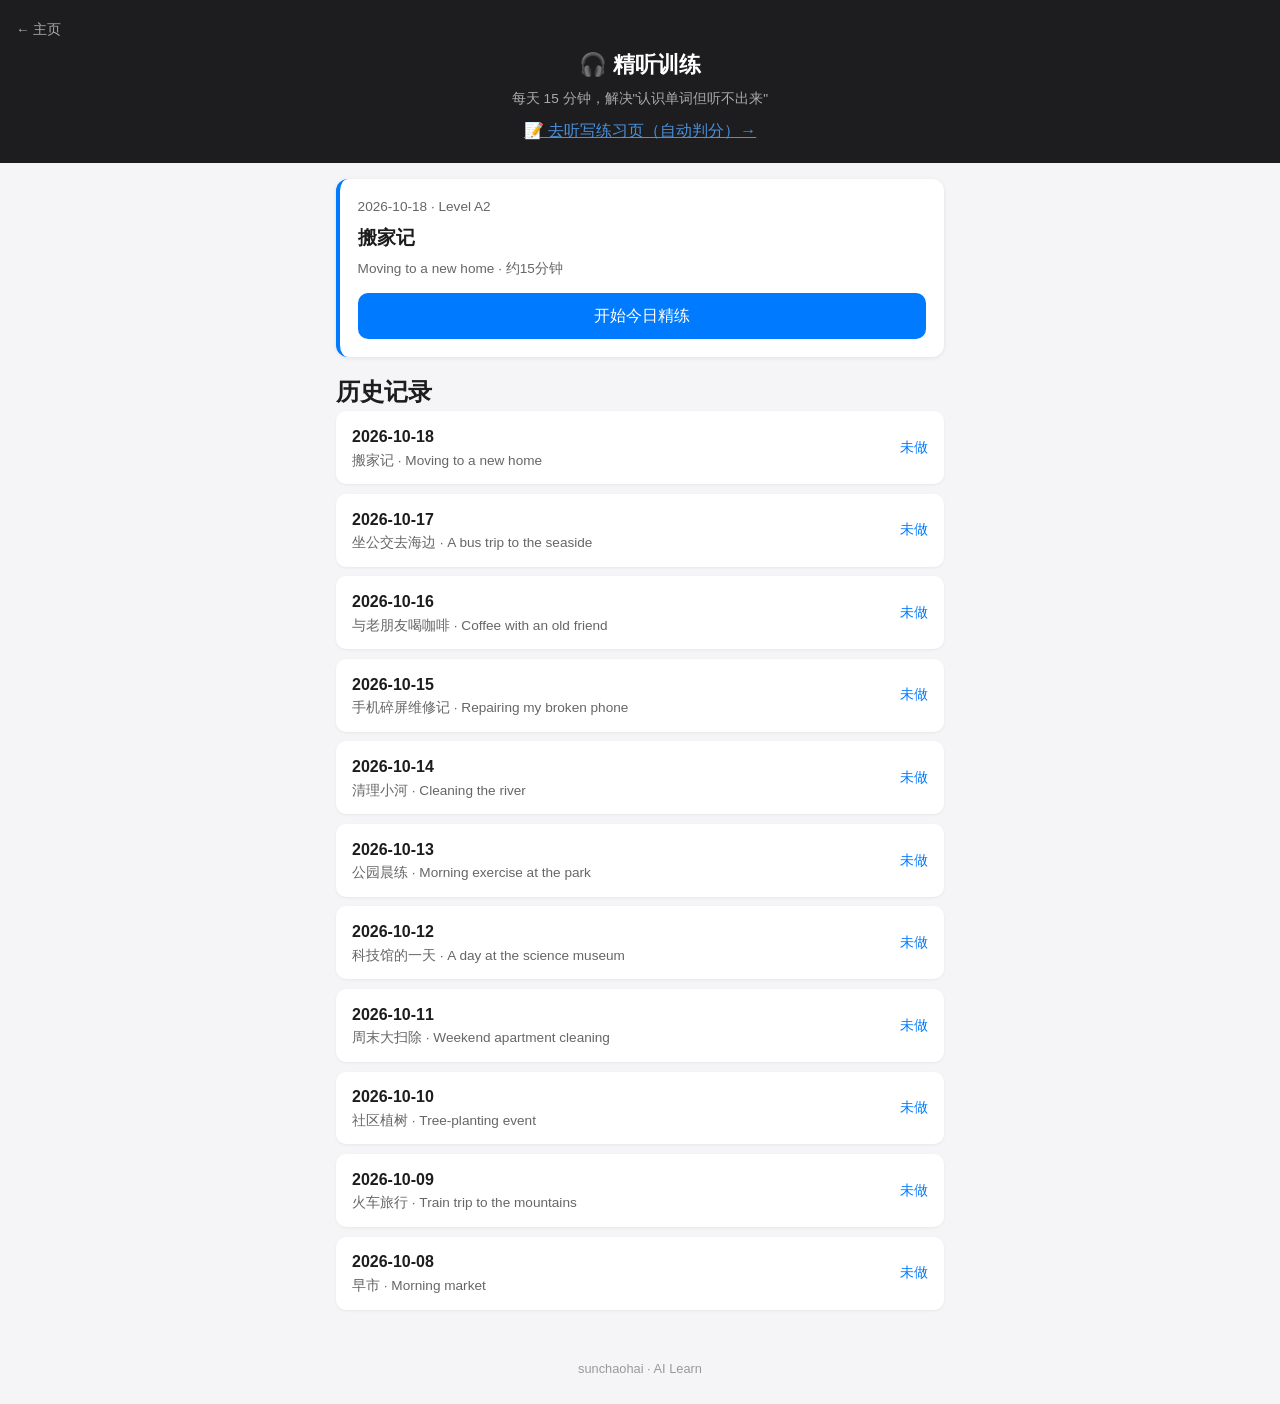
==== listening/index.html @ 0da78570 "重构听写练习页：三模块流程+逐句听写+计时+统计页+日期参数" ====
<!DOCTYPE html>
<html lang="zh-CN">
<head>
<meta charset="UTF-8">
<meta name="viewport" content="width=device-width, initial-scale=1.0, maximum-scale=1.0, user-scalable=no">
<title>精听训练 · AI Learn</title>
<link rel="stylesheet" href="style.css">
</head>
<body>
<header>
  <a href="../" class="back">← 主页</a>
  <h1>🎧 精听训练</h1>
  <p class="subtitle">每天 15 分钟，解决"认识单词但听不出来"</p>
  <p style="margin-top:8px"><a id="practiceLink" href="practice.html" style="color:#4a90d9">📝 去听写练习页（自动判分）→</a></p>
</header>

<main id="app">
  <!-- 首页：今日 + 历史 -->
  <section id="view-home" class="view">
    <div id="today-card" class="card today"></div>
    <h2>历史记录</h2>
    <div id="history-list"></div>
  </section>

  <!-- 训练页 -->
  <section id="view-drill" class="view hidden">
    <button id="btn-back-home" class="btn-secondary">← 返回</button>
    <div id="drill-header" class="card"></div>

    <!-- Step 1: 盲听 -->
    <div class="card step" id="step1">
      <h2>步骤 1 · 盲听 <span class="step-status" data-step="1"></span></h2>
      <p class="hint">先听 2 遍，不要看下面的文本。</p>
      <audio id="audio1" controls preload="auto"></audio>
      <div class="speed-row">
        <label>语速：</label>
        <button data-speed="0.85">0.85×</button>
        <button data-speed="1" class="active">1×</button>
      </div>
      <button class="btn-primary" id="btn-step1-done">我已听完 2 遍 →</button>
    </div>

    <!-- Step 2: 听写 -->
    <div class="card step locked" id="step2">
      <h2>步骤 2 · 听写 <span class="step-status" data-step="2"></span></h2>
      <p class="hint">再听 2 遍，把 3 个关键句写下来。</p>
      <audio id="audio2" controls preload="auto"></audio>
      <div id="dictation-fields"></div>
      <button class="btn-primary" id="btn-check">对答案</button>
      <div id="check-result" class="hidden"></div>
    </div>

    <!-- Step 3: 跟读 -->
    <div class="card step locked" id="step3">
      <h2>步骤 3 · 跟读 <span class="step-status" data-step="3"></span></h2>
      <p class="hint">看着文本跟读 2 遍，注意连读和重音。可以降速到 0.85×。</p>
      <audio id="audio3" controls preload="auto"></audio>
      <div class="speed-row">
        <label>语速：</label>
        <button data-speed="0.85">0.85×</button>
        <button data-speed="1" class="active">1×</button>
      </div>
      <div id="transcript" class="transcript"></div>
      <div id="vocab" class="vocab"></div>
      <button class="btn-primary" id="btn-finish">完成今日训练 ✓</button>
    </div>
  </section>
</main>

<footer>
  <p>sunchaohai · AI Learn</p>
</footer>

<script src="app.js"></script>
</body>
</html>
---- listening/style.css ----
* { box-sizing: border-box; margin: 0; padding: 0; }
body { font-family: -apple-system, "PingFang SC", "Microsoft YaHei", sans-serif; background: #f5f5f7; color: #1d1d1f; line-height: 1.6; }
header { background: #1d1d1f; color: #fff; padding: 1.2rem 1rem; text-align: center; }
header .back { color: #aaa; text-decoration: none; font-size: .85rem; display: block; text-align: left; margin-bottom: .4rem; }
header h1 { font-size: 1.4rem; }
header .subtitle { color: #aaa; font-size: .85rem; margin-top: .3rem; }
main { max-width: 640px; margin: 0 auto; padding: 1rem; }
.card { background: #fff; border-radius: 12px; padding: 1.1rem; margin-bottom: 1rem; box-shadow: 0 1px 4px rgba(0,0,0,.08); }
.card h2 { font-size: 1.05rem; margin-bottom: .5rem; }
.hint { color: #666; font-size: .9rem; margin-bottom: .7rem; }
.hidden { display: none !important; }
.today { border-left: 4px solid #007aff; }
.today .date { color: #666; font-size: .85rem; }
.today .topic { font-size: 1.2rem; font-weight: bold; margin: .3rem 0; }
.today .meta { color: #666; font-size: .85rem; margin-bottom: .8rem; }
#history-list .hist-item { display: flex; justify-content: space-between; align-items: center; background: #fff; border-radius: 10px; padding: .8rem 1rem; margin-bottom: .6rem; box-shadow: 0 1px 3px rgba(0,0,0,.06); cursor: pointer; }
#history-list .hist-item .d { font-weight: bold; }
#history-list .hist-item .t { color: #666; font-size: .85rem; }
#history-list .hist-item .score { font-size: .85rem; color: #007aff; }
#history-list .hist-item .score.done { color: #34c759; }
.step.locked { opacity: .45; pointer-events: none; }
.step-status.done { color: #34c759; font-size: .85rem; }
audio { width: 100%; margin: .5rem 0; }
.speed-row { margin: .5rem 0; }
.speed-row button { border: 1px solid #ccc; background: #fff; border-radius: 6px; padding: .3rem .8rem; margin-right: .4rem; font-size: .85rem; }
.speed-row button.active { background: #007aff; color: #fff; border-color: #007aff; }
.btn-primary { display: block; width: 100%; background: #007aff; color: #fff; border: none; border-radius: 10px; padding: .8rem; font-size: 1rem; margin-top: .8rem; cursor: pointer; }
.btn-primary:disabled { background: #ccc; }
.btn-secondary { background: none; border: none; color: #007aff; font-size: .95rem; margin-bottom: .8rem; cursor: pointer; }
.dict-field { margin-bottom: .8rem; }
.dict-field label { font-size: .85rem; color: #666; display: block; margin-bottom: .3rem; }
.dict-field textarea { width: 100%; min-height: 3.2rem; border: 1px solid #ddd; border-radius: 8px; padding: .6rem; font-size: .95rem; resize: vertical; }
#check-result .correction { margin-bottom: .9rem; padding: .7rem; background: #f9f9fb; border-radius: 8px; }
#check-result .correction .you { color: #c00; }
#check-result .correction .std { color: #0a7d2c; font-weight: bold; }
#check-result .score-line { font-size: 1.1rem; font-weight: bold; margin: .8rem 0; text-align: center; }
.transcript { background: #f9f9fb; border-radius: 8px; padding: .9rem; font-size: .95rem; margin: .7rem 0; }
.vocab .v-item { margin-bottom: .6rem; font-size: .9rem; }
.vocab .v-item .w { font-weight: bold; }
.vocab .v-item .p { color: #666; }
footer { text-align: center; color: #999; font-size: .8rem; padding: 1.5rem 0; }
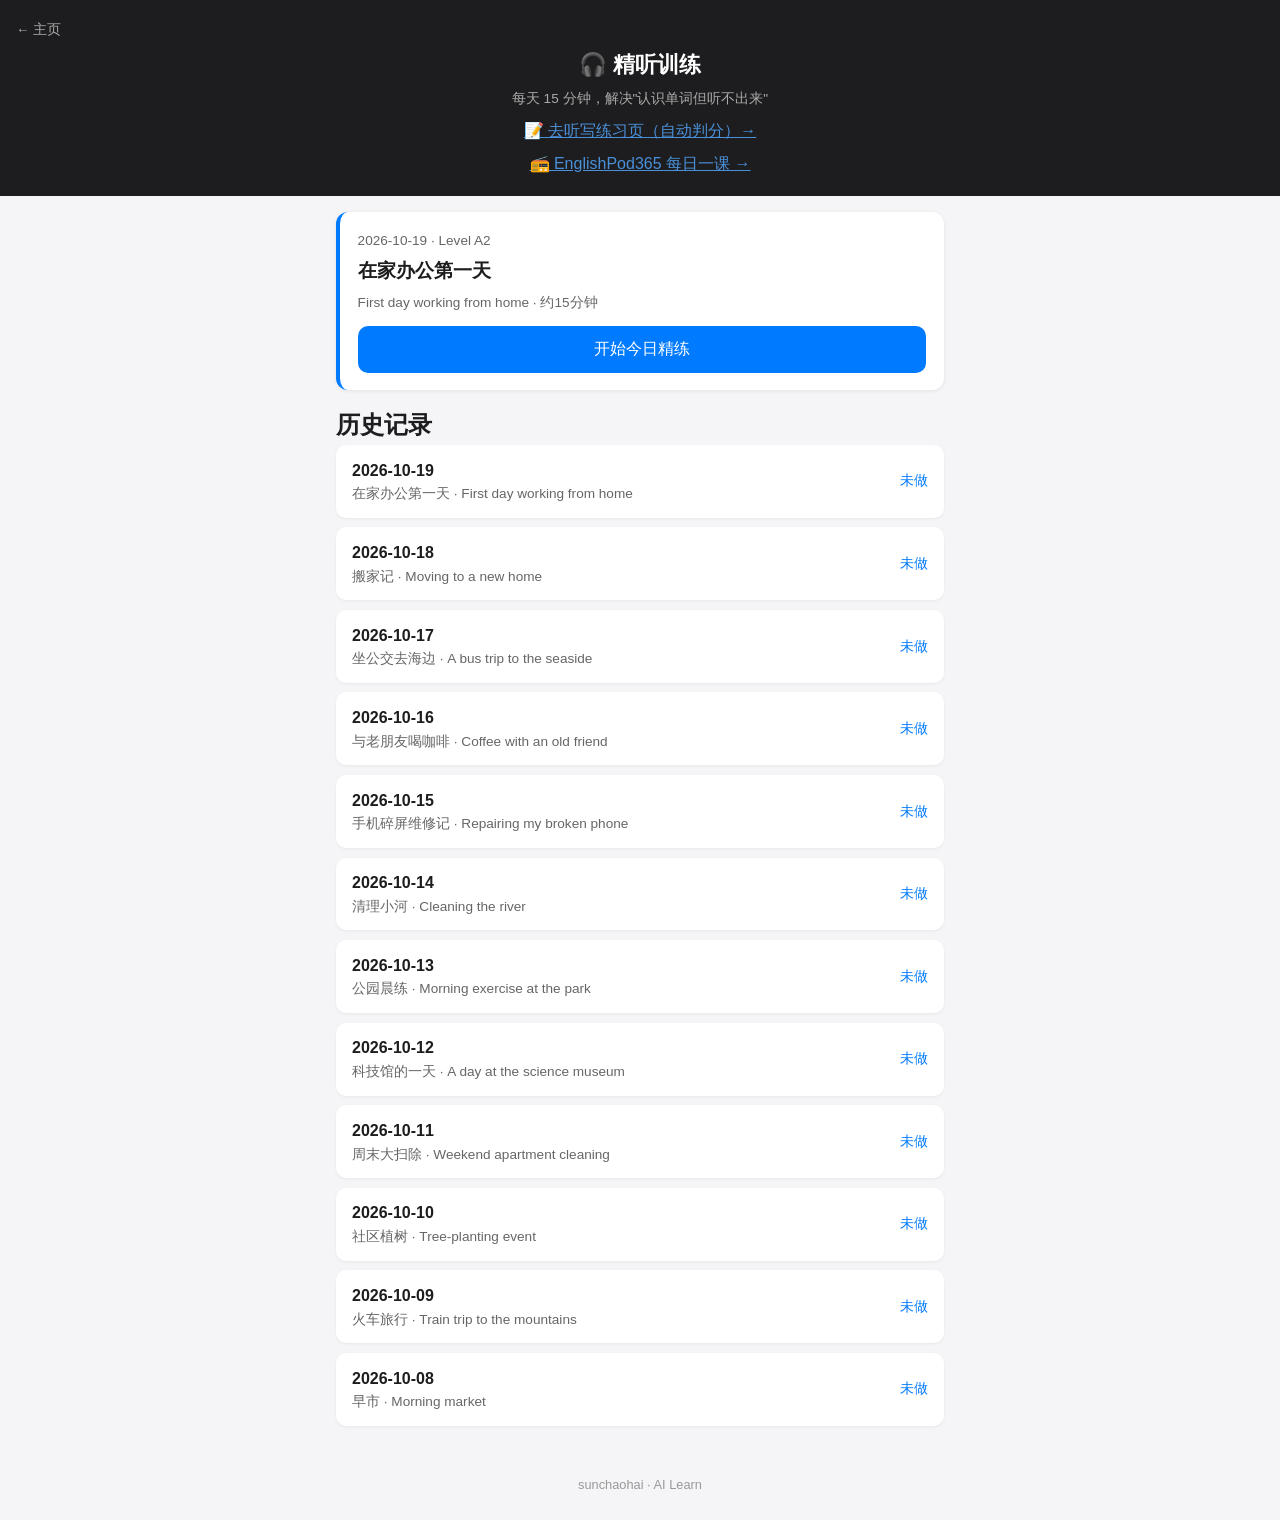
==== commit 5c44ddc6: "听力首页加 EnglishPod365 入口" ====
--- a/listening/index.html
+++ b/listening/index.html
@@ -12,6 +12,7 @@
   <h1>🎧 精听训练</h1>
   <p class="subtitle">每天 15 分钟，解决"认识单词但听不出来"</p>
   <p style="margin-top:8px"><a id="practiceLink" href="practice.html" style="color:#4a90d9">📝 去听写练习页（自动判分）→</a></p>
+  <p style="margin-top:8px"><a href="englishpod.html" style="color:#4a90d9">📻 EnglishPod365 每日一课 →</a></p>
 </header>
 
 <main id="app">
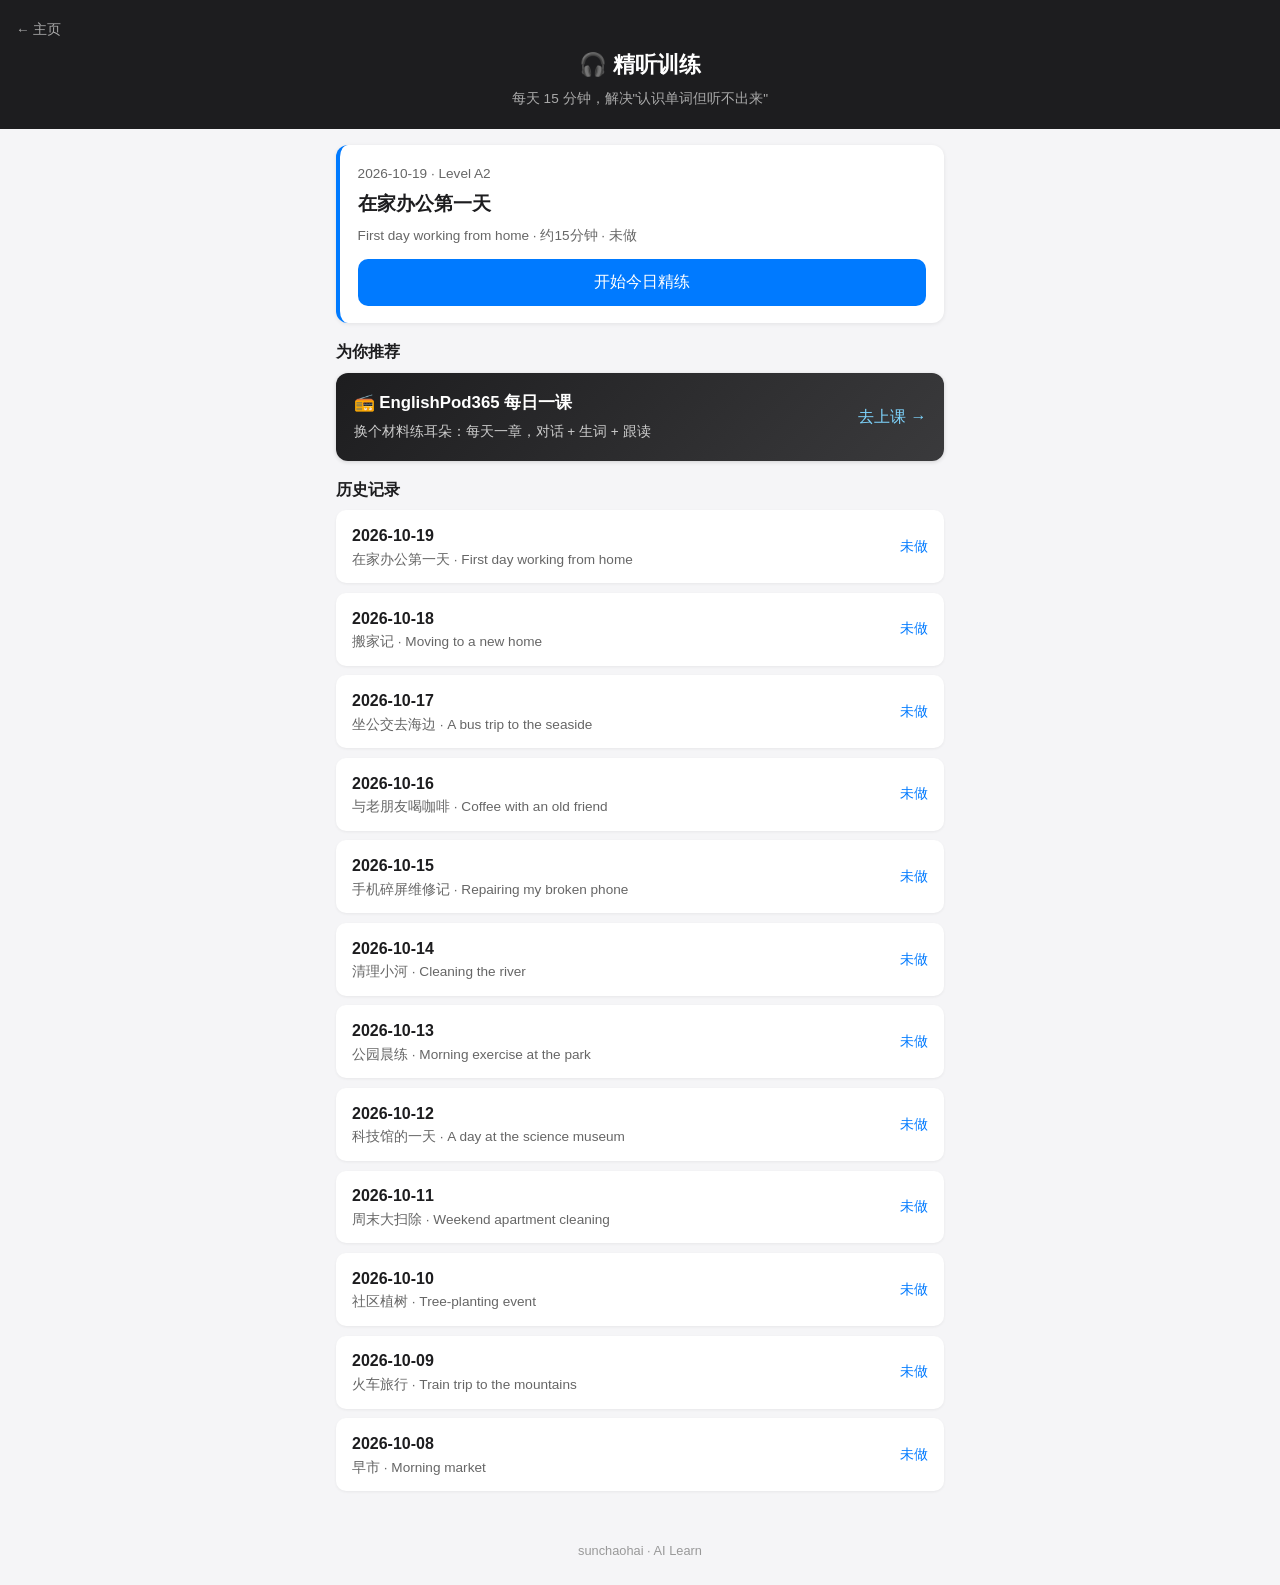
==== commit b009241c: "首页重新设计(今日大卡片+为你推荐+EnglishPod醒目入口+旧训练流程彻底删除); practice.html加返回按钮/EnglishPod入口/重新录制按钮/录音降噪约束" ====
--- a/listening/index.html
+++ b/listening/index.html
@@ -11,60 +11,23 @@
   <a href="../" class="back">← 主页</a>
   <h1>🎧 精听训练</h1>
   <p class="subtitle">每天 15 分钟，解决"认识单词但听不出来"</p>
-  <p style="margin-top:8px"><a id="practiceLink" href="practice.html" style="color:#4a90d9">📝 去听写练习页（自动判分）→</a></p>
-  <p style="margin-top:8px"><a href="englishpod.html" style="color:#4a90d9">📻 EnglishPod365 每日一课 →</a></p>
 </header>
 
 <main id="app">
-  <!-- 首页：今日 + 历史 -->
   <section id="view-home" class="view">
+    <!-- 今日大卡片 -->
     <div id="today-card" class="card today"></div>
-    <h2>历史记录</h2>
+
+    <!-- 为你推荐 -->
+    <h2 style="margin:14px 0 8px;font-size:1rem">为你推荐</h2>
+    <div id="rec-list"></div>
+    <a href="englishpod.html" style="display:flex;justify-content:space-between;align-items:center;text-decoration:none;background:linear-gradient(135deg,#1d1d1f,#3a3a3c);color:#fff;border-radius:12px;padding:1.1rem;margin-bottom:1rem;box-shadow:0 1px 4px rgba(0,0,0,.15)">
+      <div><div style="font-size:1.05rem;font-weight:bold">📻 EnglishPod365 每日一课</div><div style="font-size:.85rem;color:#ccc;margin-top:4px">换个材料练耳朵：每天一章，对话 + 生词 + 跟读</div></div>
+      <div style="font-size:1rem;color:#7dd3fc;white-space:nowrap">去上课 →</div>
+    </a>
+
+    <h2 style="margin:14px 0 8px;font-size:1rem">历史记录</h2>
     <div id="history-list"></div>
-  </section>
-
-  <!-- 训练页 -->
-  <section id="view-drill" class="view hidden">
-    <button id="btn-back-home" class="btn-secondary">← 返回</button>
-    <div id="drill-header" class="card"></div>
-
-    <!-- Step 1: 盲听 -->
-    <div class="card step" id="step1">
-      <h2>步骤 1 · 盲听 <span class="step-status" data-step="1"></span></h2>
-      <p class="hint">先听 2 遍，不要看下面的文本。</p>
-      <audio id="audio1" controls preload="auto"></audio>
-      <div class="speed-row">
-        <label>语速：</label>
-        <button data-speed="0.85">0.85×</button>
-        <button data-speed="1" class="active">1×</button>
-      </div>
-      <button class="btn-primary" id="btn-step1-done">我已听完 2 遍 →</button>
-    </div>
-
-    <!-- Step 2: 听写 -->
-    <div class="card step locked" id="step2">
-      <h2>步骤 2 · 听写 <span class="step-status" data-step="2"></span></h2>
-      <p class="hint">再听 2 遍，把 3 个关键句写下来。</p>
-      <audio id="audio2" controls preload="auto"></audio>
-      <div id="dictation-fields"></div>
-      <button class="btn-primary" id="btn-check">对答案</button>
-      <div id="check-result" class="hidden"></div>
-    </div>
-
-    <!-- Step 3: 跟读 -->
-    <div class="card step locked" id="step3">
-      <h2>步骤 3 · 跟读 <span class="step-status" data-step="3"></span></h2>
-      <p class="hint">看着文本跟读 2 遍，注意连读和重音。可以降速到 0.85×。</p>
-      <audio id="audio3" controls preload="auto"></audio>
-      <div class="speed-row">
-        <label>语速：</label>
-        <button data-speed="0.85">0.85×</button>
-        <button data-speed="1" class="active">1×</button>
-      </div>
-      <div id="transcript" class="transcript"></div>
-      <div id="vocab" class="vocab"></div>
-      <button class="btn-primary" id="btn-finish">完成今日训练 ✓</button>
-    </div>
   </section>
 </main>
 
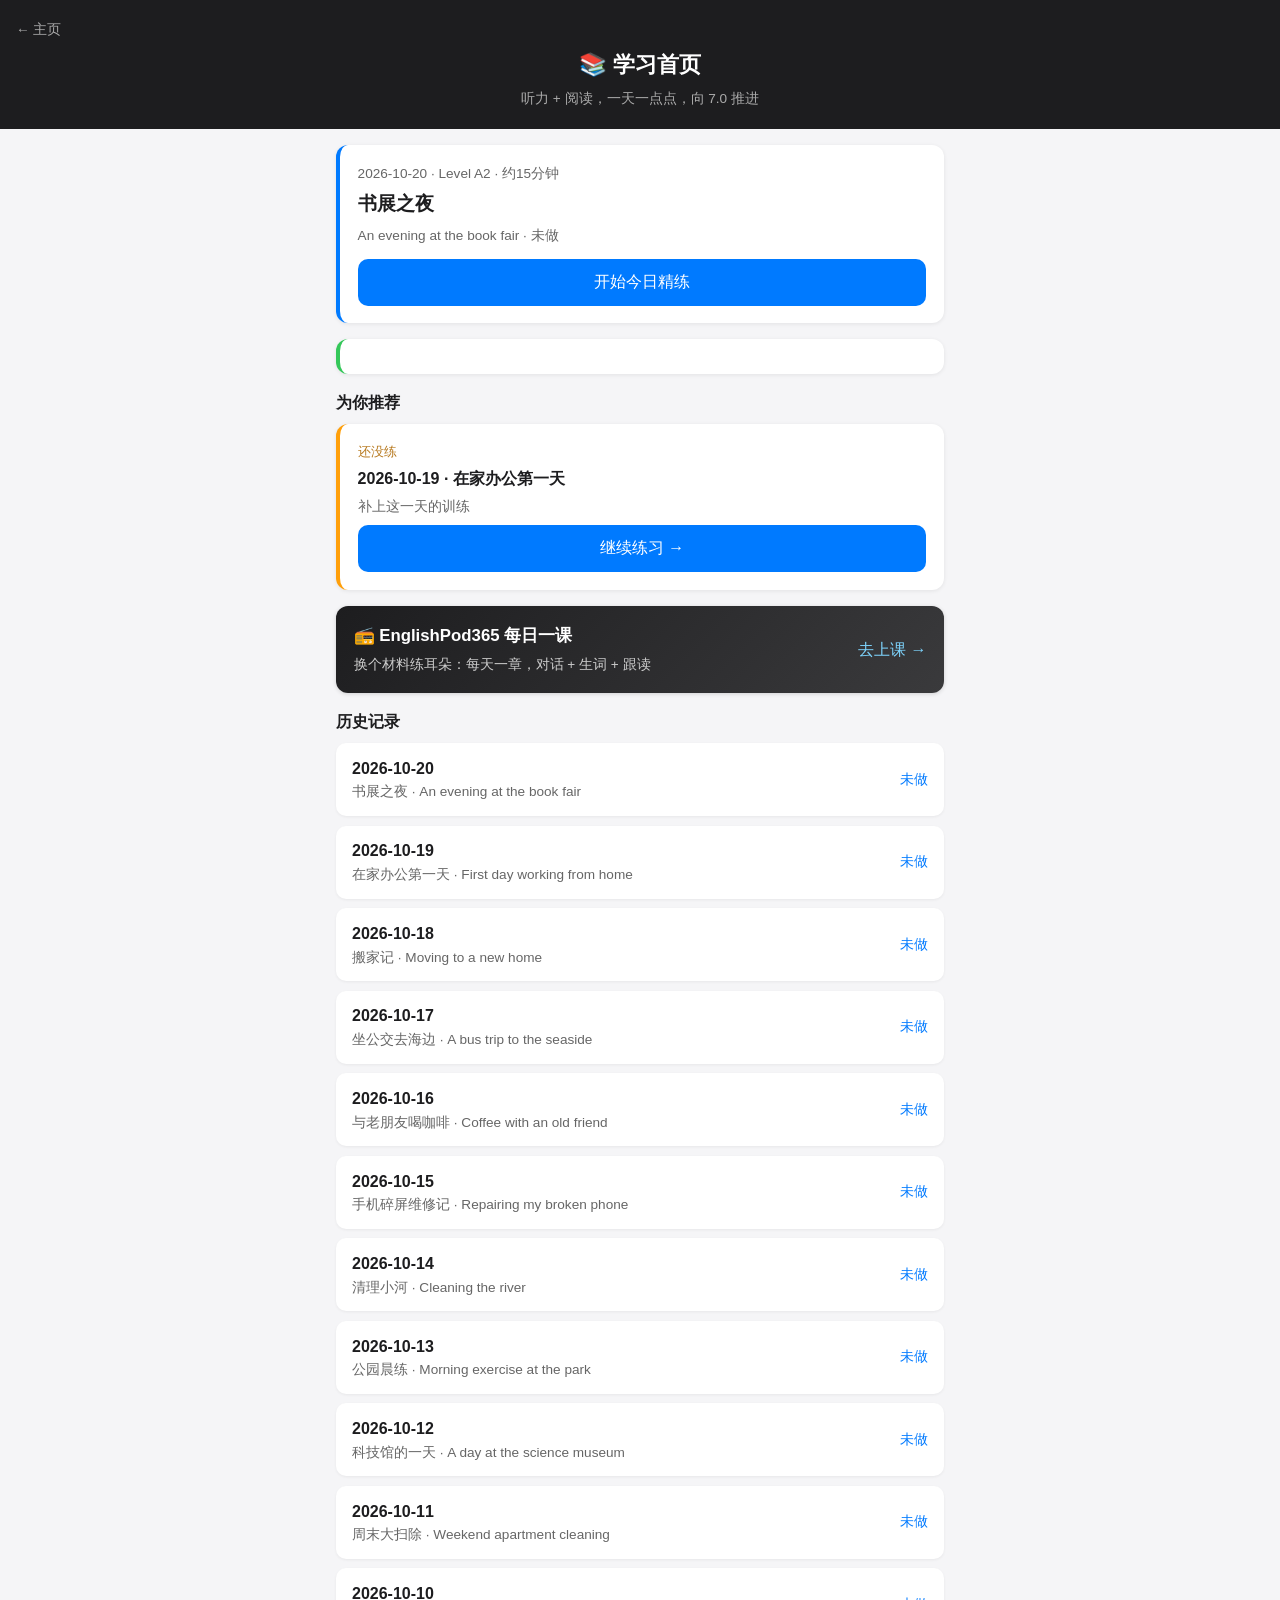
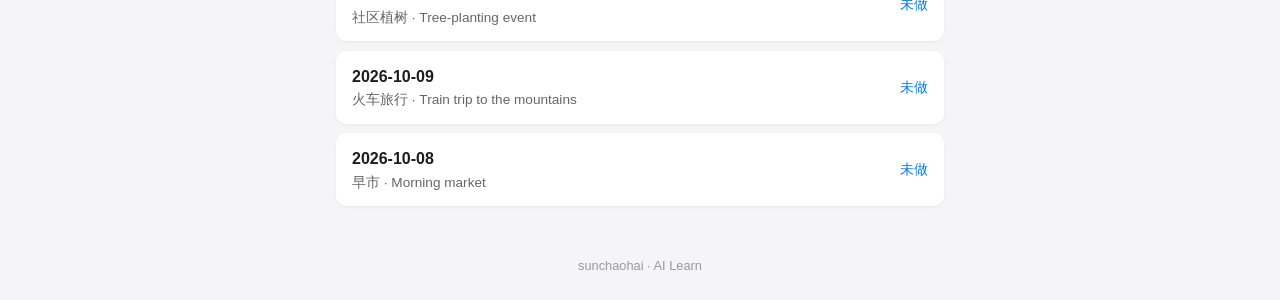
==== commit 0ca9336d: "阅读训练模块上线：reading 页 + 学习首页重构" ====
--- a/listening/index.html
+++ b/listening/index.html
@@ -3,20 +3,21 @@
 <head>
 <meta charset="UTF-8">
 <meta name="viewport" content="width=device-width, initial-scale=1.0, maximum-scale=1.0, user-scalable=no">
-<title>精听训练 · AI Learn</title>
+<title>学习首页 · AI Learn</title>
 <link rel="stylesheet" href="style.css">
 </head>
 <body>
 <header>
   <a href="../" class="back">← 主页</a>
-  <h1>🎧 精听训练</h1>
-  <p class="subtitle">每天 15 分钟，解决"认识单词但听不出来"</p>
+  <h1>📚 学习首页</h1>
+  <p class="subtitle">听力 + 阅读，一天一点点，向 7.0 推进</p>
 </header>
 
 <main id="app">
   <section id="view-home" class="view">
-    <!-- 今日大卡片 -->
+    <!-- 今日大卡片：两个训练模块平级 -->
     <div id="today-card" class="card today"></div>
+    <div id="reading-card" class="card" style="border-left:4px solid #34c759"></div>
 
     <!-- 为你推荐 -->
     <h2 style="margin:14px 0 8px;font-size:1rem">为你推荐</h2>
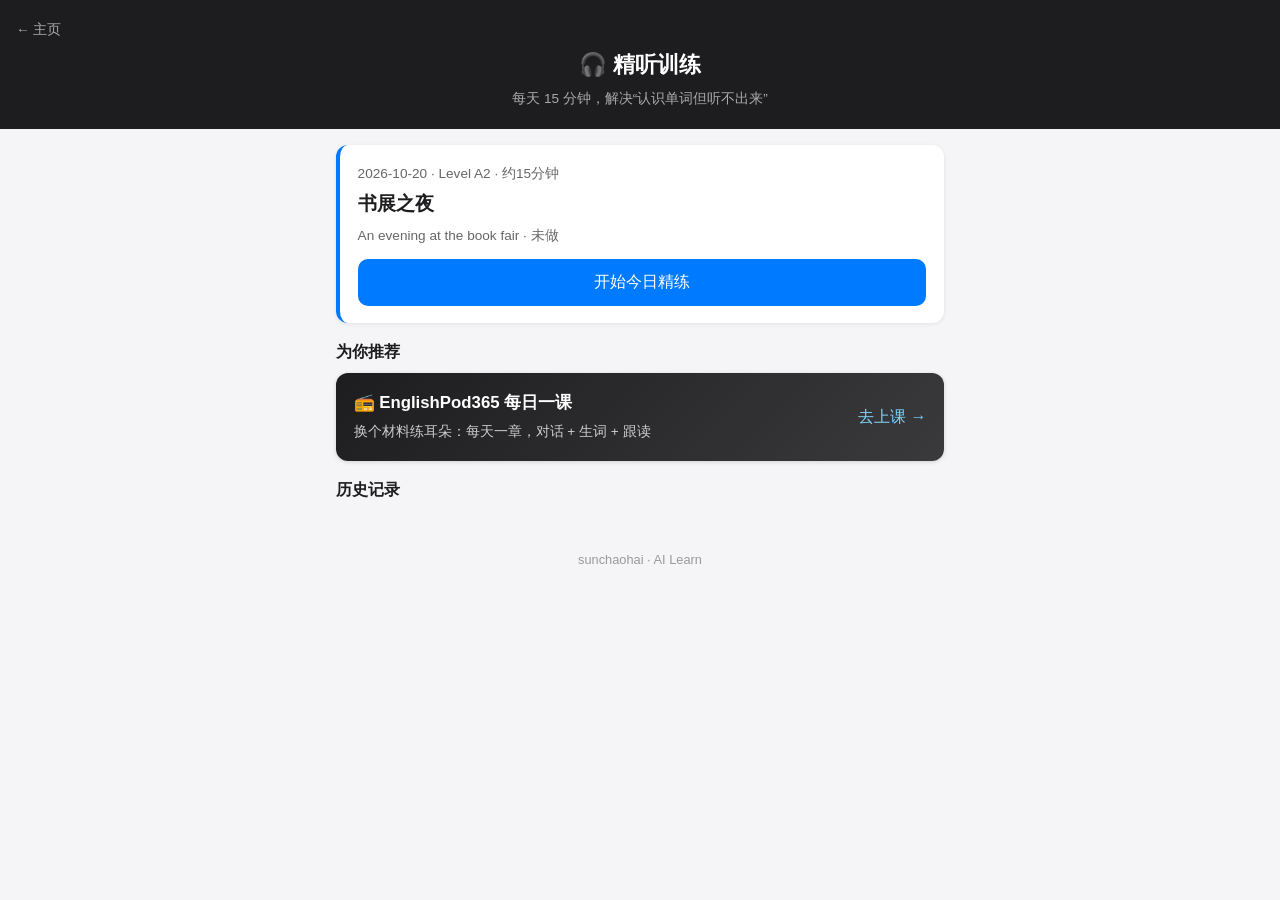
==== commit f776d197: "结构理顺：阅读与精听平级（根首页加入口，listening 恢复纯精听）" ====
--- a/listening/index.html
+++ b/listening/index.html
@@ -3,21 +3,20 @@
 <head>
 <meta charset="UTF-8">
 <meta name="viewport" content="width=device-width, initial-scale=1.0, maximum-scale=1.0, user-scalable=no">
-<title>学习首页 · AI Learn</title>
+<title>精听训练 · AI Learn</title>
 <link rel="stylesheet" href="style.css">
 </head>
 <body>
 <header>
   <a href="../" class="back">← 主页</a>
-  <h1>📚 学习首页</h1>
-  <p class="subtitle">听力 + 阅读，一天一点点，向 7.0 推进</p>
+  <h1>🎧 精听训练</h1>
+  <p class="subtitle">每天 15 分钟，解决“认识单词但听不出来”</p>
 </header>
 
 <main id="app">
   <section id="view-home" class="view">
-    <!-- 今日大卡片：两个训练模块平级 -->
+    <!-- 今日大卡片：精听入口 -->
     <div id="today-card" class="card today"></div>
-    <div id="reading-card" class="card" style="border-left:4px solid #34c759"></div>
 
     <!-- 为你推荐 -->
     <h2 style="margin:14px 0 8px;font-size:1rem">为你推荐</h2>
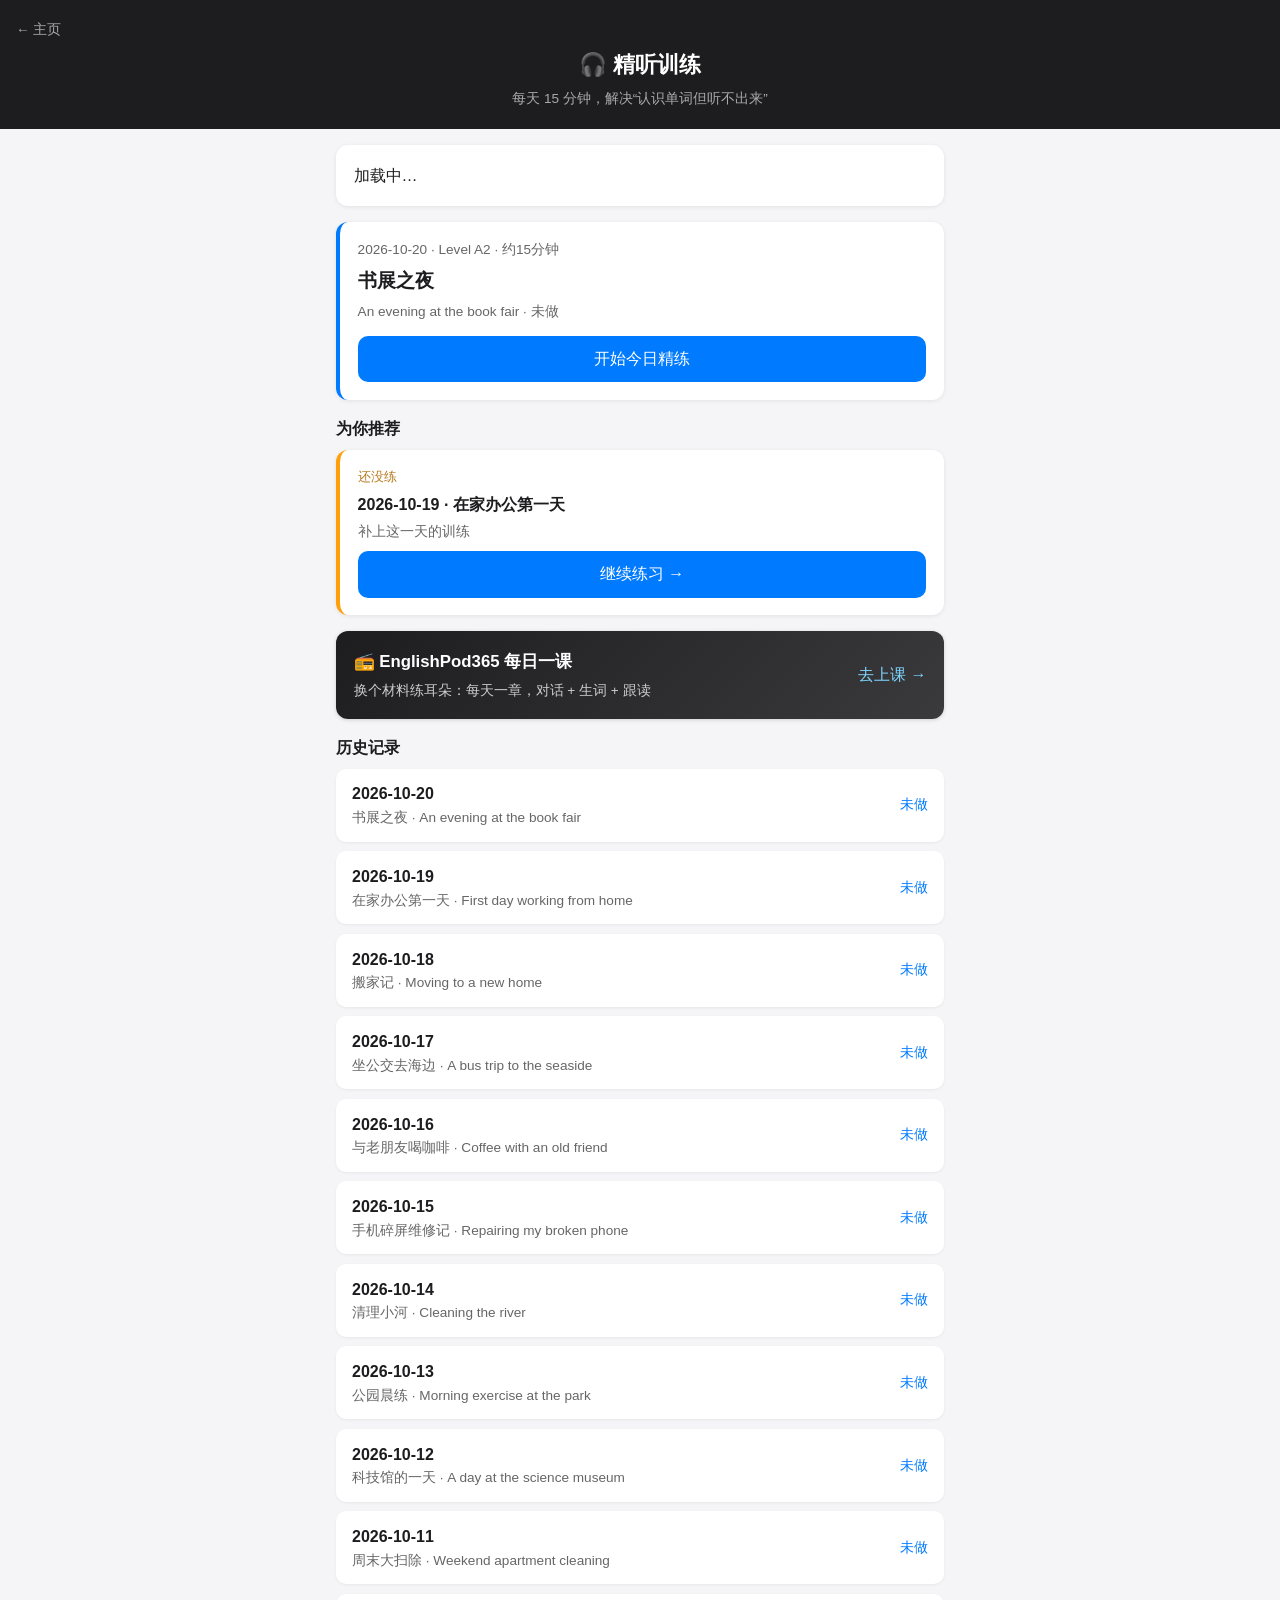
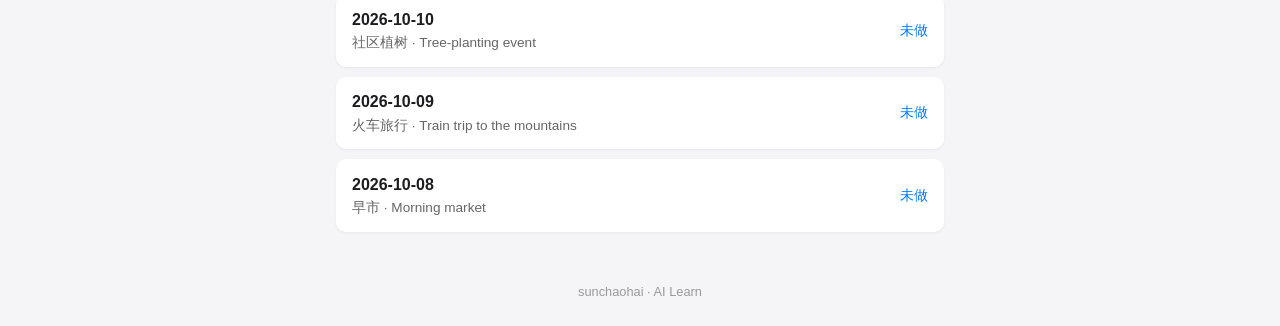
==== commit 5459e678: "听力：IELTS 7.0 进度条（首页+统计页）+ 每日详情 + 薄弱点分析" ====
--- a/listening/index.html
+++ b/listening/index.html
@@ -5,6 +5,19 @@
 <meta name="viewport" content="width=device-width, initial-scale=1.0, maximum-scale=1.0, user-scalable=no">
 <title>精听训练 · AI Learn</title>
 <link rel="stylesheet" href="style.css">
+<style>
+.ielts-track{position:relative;height:12px;background:#e9e9ee;border-radius:6px;margin:30px 2px 4px}
+.ielts-fill{position:absolute;left:0;top:0;bottom:0;border-radius:6px;background:linear-gradient(90deg,#4a90d9,#30d158)}
+.ielts-mark{position:absolute;top:50%;width:6px;height:6px;border-radius:50%;background:#fff;border:1.5px solid #bbb;transform:translate(-50%,-50%);z-index:1}
+.ielts-dot{position:absolute;top:50%;width:18px;height:18px;border-radius:50%;background:#fff;border:3px solid #4a90d9;transform:translate(-50%,-50%);box-shadow:0 1px 4px rgba(0,0,0,.25);z-index:2}
+.ielts-bubble{position:absolute;bottom:18px;left:50%;transform:translateX(-50%);background:#1d1d1f;color:#fff;font-size:12px;padding:3px 8px;border-radius:8px;white-space:nowrap}
+.ielts-ticks{position:relative;height:18px;margin:2px 2px 0}
+.ielts-tick{position:absolute;transform:translateX(-50%);font-size:11px;color:#888;white-space:nowrap}
+.ielts-tick.first{transform:none}
+.ielts-tick.last{transform:translateX(-100%)}
+.ielts-note{font-size:13px;color:#555;margin-top:6px;line-height:1.6}
+.ielts-sub{color:#999;font-size:12px}
+</style>
 </head>
 <body>
 <header>
@@ -15,6 +28,9 @@
 
 <main id="app">
   <section id="view-home" class="view">
+    <!-- IELTS 7.0 进度条 -->
+    <div id="ielts-bar" class="card"><div class="meta">加载中…</div></div>
+
     <!-- 今日大卡片：精听入口 -->
     <div id="today-card" class="card today"></div>
 
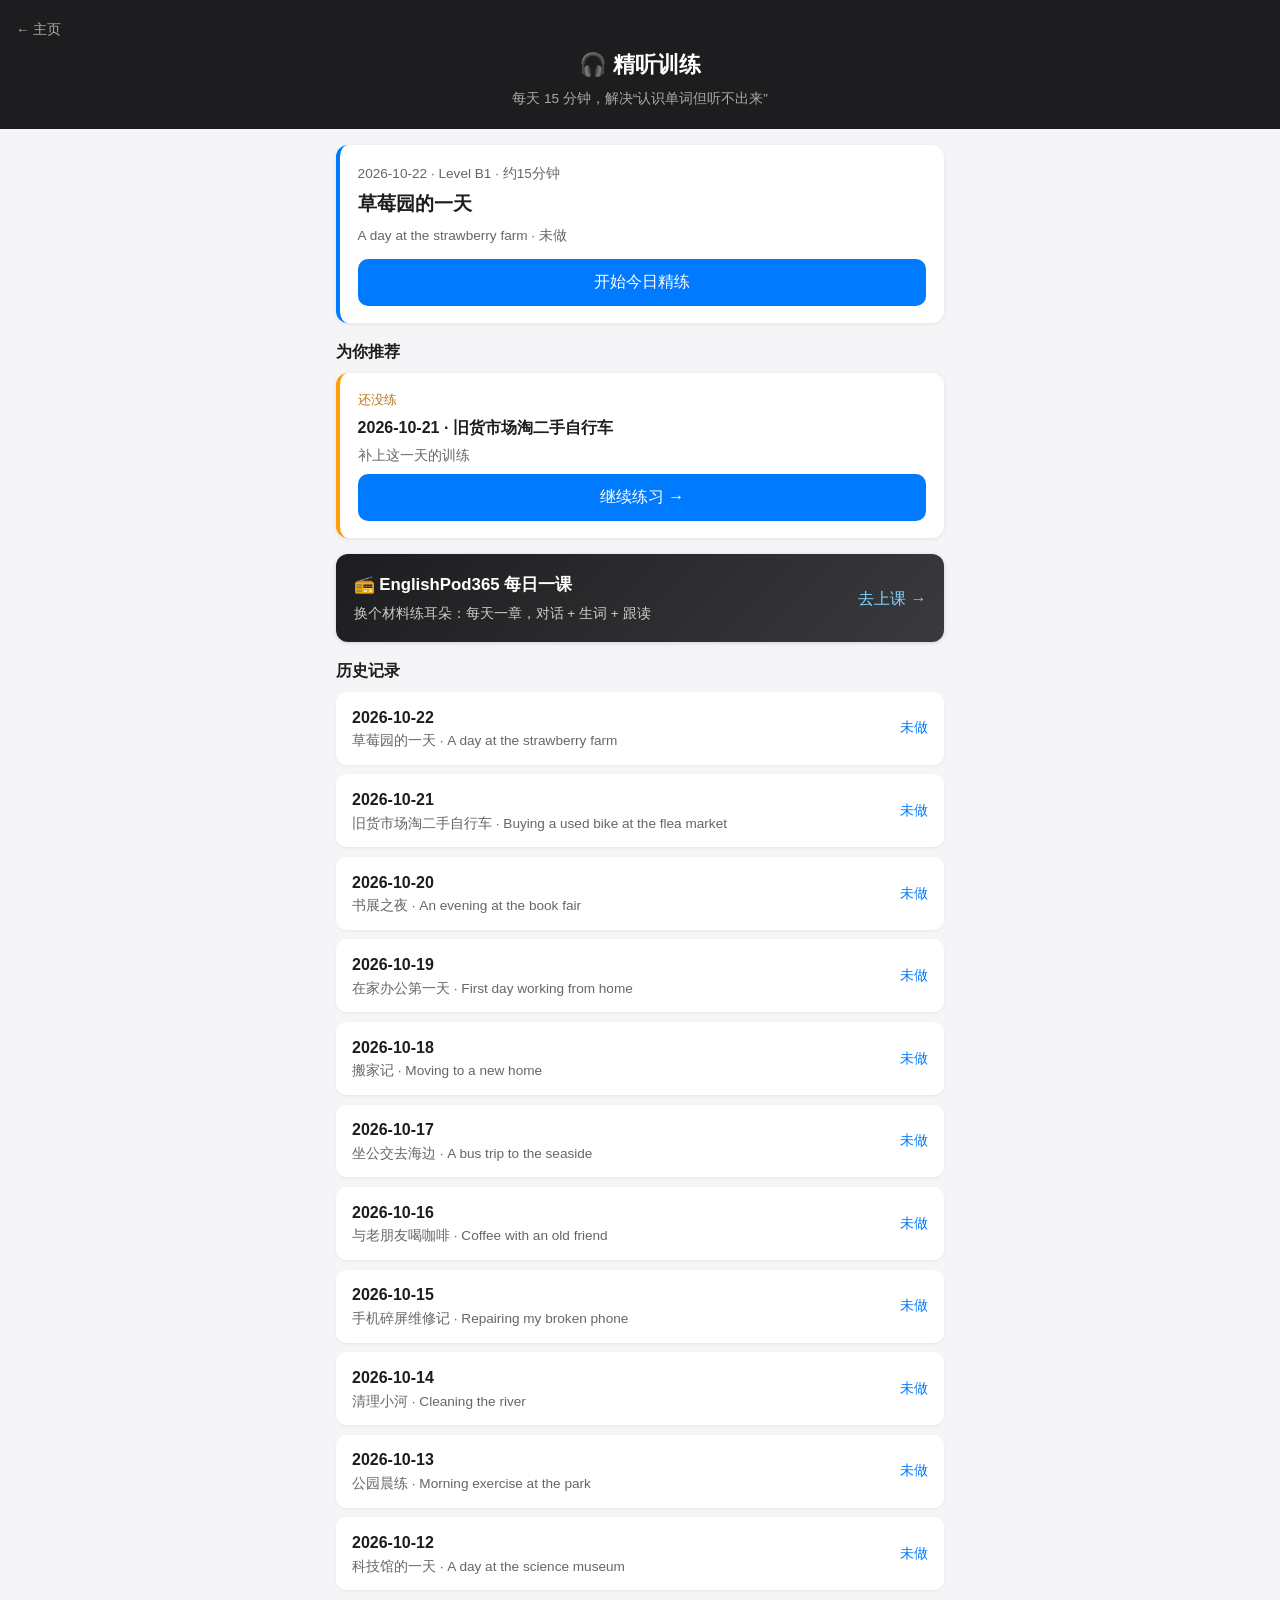
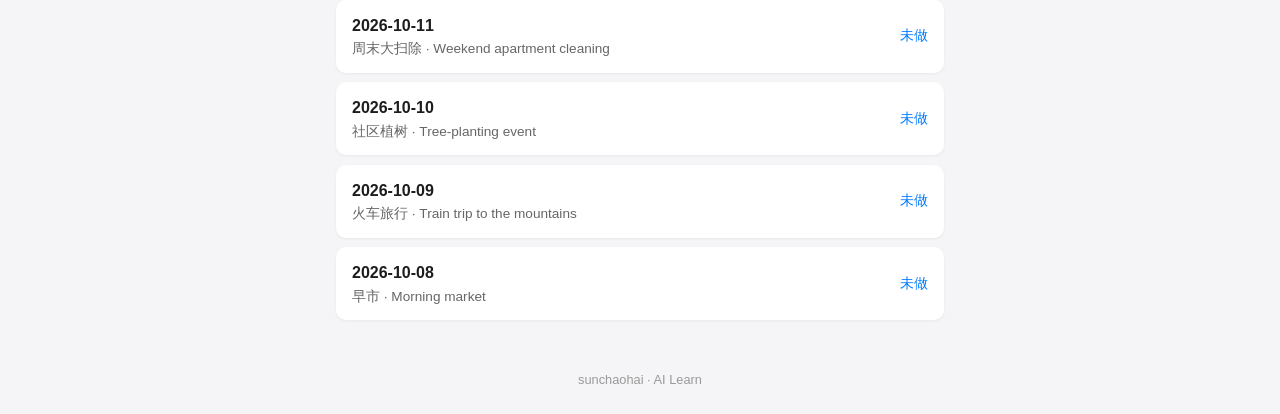
==== commit 0901f500: "仪表盘新增今日推荐思路折叠卡 + 10-22 drill种coach_rationale" ====
--- a/listening/index.html
+++ b/listening/index.html
@@ -34,6 +34,9 @@
     <!-- 今日大卡片：精听入口 -->
     <div id="today-card" class="card today"></div>
 
+    <!-- 今日推荐思路：默认折叠，点查看展开 -->
+    <div id="rationale-wrap"></div>
+
     <!-- 为你推荐 -->
     <h2 style="margin:14px 0 8px;font-size:1rem">为你推荐</h2>
     <div id="rec-list"></div>
